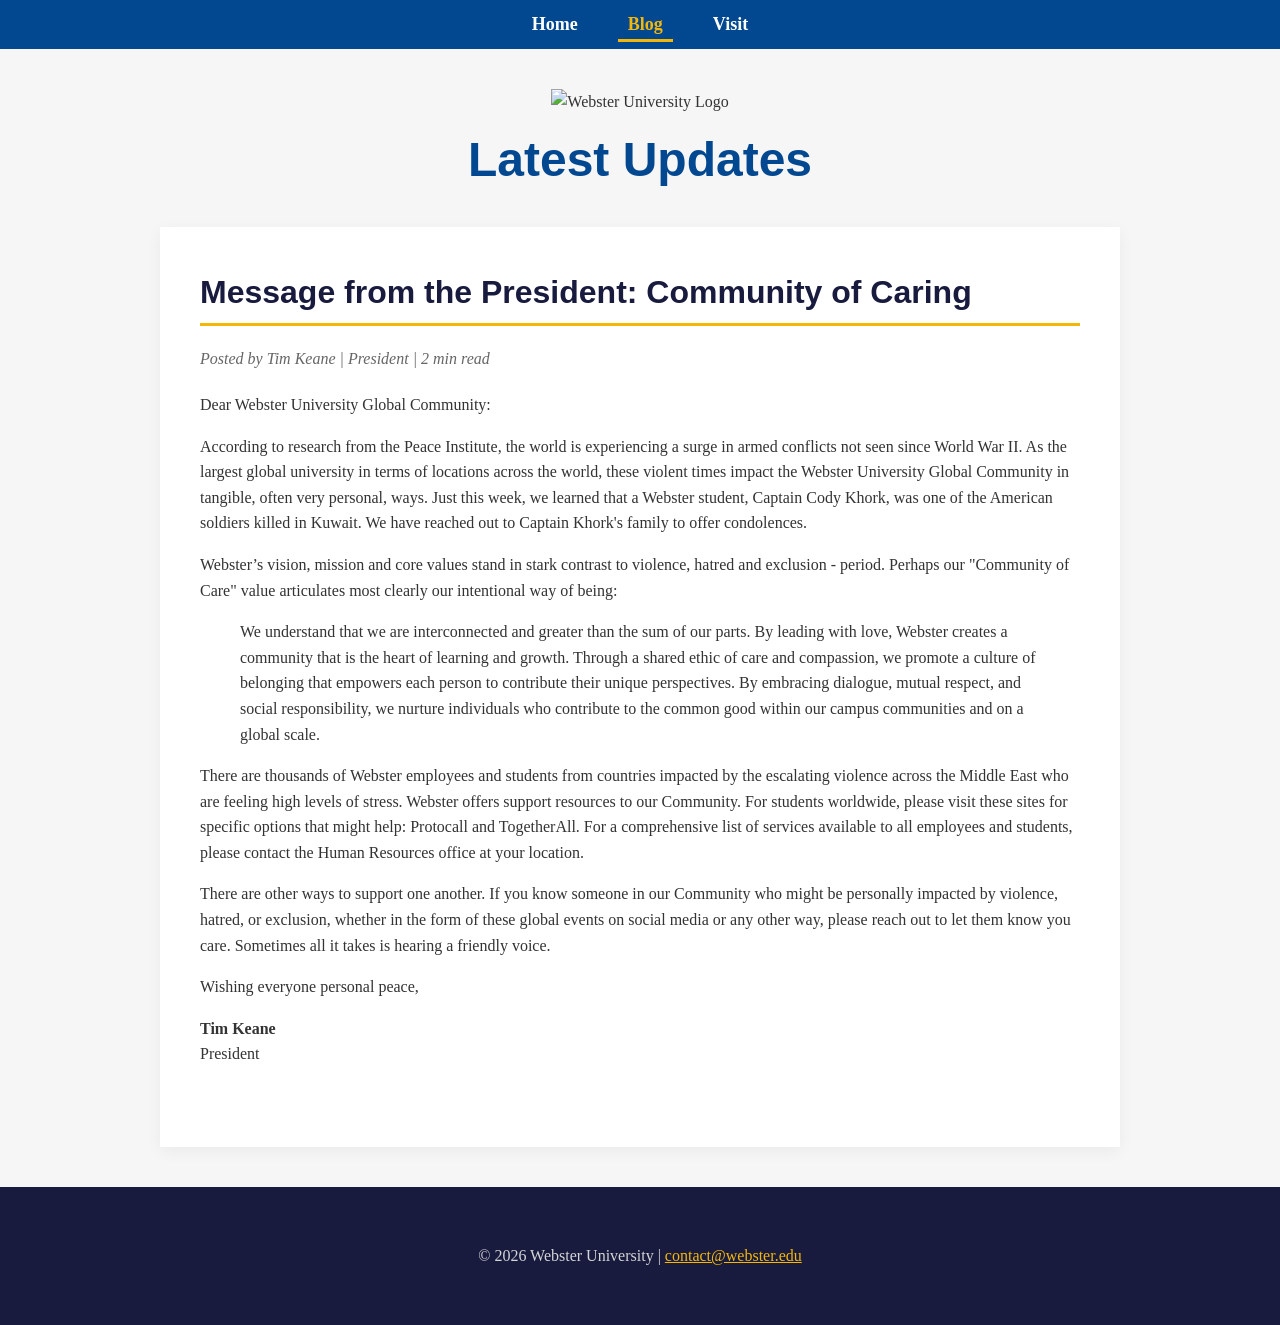
==== blog.html @ 422fe8c5 "Content: Create Blog page with President's message" ====
<!DOCTYPE html>
<html lang="en">
<head>
    <meta charset="UTF-8">
    <meta name="viewport" content="width=device-width, initial-scale=1.0">
    <title>Blog | Webster Blog</title>
    <link rel="stylesheet" href="css/styles.css">
</head>
<body class="blog">
    <nav>
        <ul>
            <li><a href="index.html">Home</a></li>
            <li><a href="blog.html" class="current-page">Blog</a></li>
            <li><a href="visit.html">Visit</a></li>
        </ul>
    </nav>

    <div class="content-wrapper">
        <header>
            <img src="images/webster-logo-rgb-transparent.png" alt="Webster University Logo" class="brand-logo">
            <h1>Latest Updates</h1>
        </header>

        <main class="content-bg">
            <article class="blog-post">
                <h2>Message from the President: Community of Caring</h2>
                <p class="blog-meta">Posted by Tim Keane | President | 2 min read</p>
                
                <p>Dear Webster University Global Community:</p>

                <p>According to research from the Peace Institute, the world is experiencing a surge in armed conflicts not seen since World War II. As the largest global university in terms of locations across the world, these violent times impact the Webster University Global Community in tangible, often very personal, ways. Just this week, we learned that a Webster student, Captain Cody Khork, was one of the American soldiers killed in Kuwait. We have reached out to Captain Khork's family to offer condolences.</p>

                <p>Webster’s vision, mission and core values stand in stark contrast to violence, hatred and exclusion - period. Perhaps our "Community of Care" value articulates most clearly our intentional way of being:</p>

                <blockquote>
                    <p>We understand that we are interconnected and greater than the sum of our parts. By leading with love, Webster creates a community that is the heart of learning and growth. Through a shared ethic of care and compassion, we promote a culture of belonging that empowers each person to contribute their unique perspectives. By embracing dialogue, mutual respect, and social responsibility, we nurture individuals who contribute to the common good within our campus communities and on a global scale.</p>
                </blockquote>

                <p>There are thousands of Webster employees and students from countries impacted by the escalating violence across the Middle East who are feeling high levels of stress. Webster offers support resources to our Community. For students worldwide, please visit these sites for specific options that might help: Protocall and TogetherAll. For a comprehensive list of services available to all employees and students, please contact the Human Resources office at your location.</p>

                <p>There are other ways to support one another. If you know someone in our Community who might be personally impacted by violence, hatred, or exclusion, whether in the form of these global events on social media or any other way, please reach out to let them know you care. Sometimes all it takes is hearing a friendly voice.</p>

                <p>Wishing everyone personal peace,</p>

                <p><strong>Tim Keane</strong><br>President</p>
            </article>
        </main>
    </div>

    <footer>
        <p>&copy; 2026 Webster University | <a href="mailto:contact@webster.edu">contact@webster.edu</a></p>
    </footer>
</body>
</html>
---- css/styles.css ----
/*
WEBSTER BRAND COLOR PALETTE (2026 Guidelines)
Webster Blue: #024890
Webster Gold: #F5B706
Dark Blue (Accent): #181B3E
Silver (Neutral): #D3D5D7
Off-white: #F6F6F6
*/

/* GLOBAL STYLES 
------------------------------------*/
html {
    box-sizing: border-box;
    font-size: 62.5%; /* sets default to 10px */
}
*, *:before, *:after {
    box-sizing: inherit;
}

html, body {
    height: 100%;
}
body {
    background: #F6F6F6; 
    margin: 0;
    font-family: Georgia, "Times New Roman", Times, serif; /* Approved Digital Substitute for Sabon */
    font-size: 1.6rem;
    line-height: 1.6;
    color: #333;
}

/* TYPOGRAPHY */
h1, h2, h3, h4 {
    font-family: Arial, "Helvetica Neue", Helvetica, sans-serif; /* Approved Digital Substitute for Franklin Gothic */
    font-weight: 700;
    margin: 0 0 1rem 0;
    color: #181B3E;
}
h1 {
    font-size: 4.8rem;
    line-height: 1.1;
    color: #024890;
}
h2 {
    font-size: 3.2rem;
    border-bottom: 3px solid #F5B706;
    padding-bottom: 0.5rem;
    margin-bottom: 2rem;
}
h3 {
    font-size: 2.4rem;
}

/* LINKS */
a {
    color: #024890;
    text-decoration: underline;
    transition: color 0.3s ease;
}
a:hover {
    color: #F5B706;
    text-decoration: none;
}

/* BUTTONS */
.btn {
    background: #024890;
    color: #FFF !important;
    text-decoration: none;
    text-transform: uppercase;
    font-size: 1.4rem;
    font-weight: bold;
    display: inline-block;
    padding: 12px 24px;
    letter-spacing: 0.05em;
    line-height: 1;
    border-radius: 2px;
    transition: background 0.3s ease;
}
.btn:hover {
    background: #181B3E;
}

/* NAVIGATION */
nav {
    background: #024890;
    padding: 1rem 0;
}
nav ul {
    list-style: none;
    margin: 0;
    padding: 0;
    display: flex;
    justify-content: center;
    gap: 3rem;
}
nav a {
    color: #FFF;
    text-decoration: none;
    font-weight: bold;
    font-size: 1.8rem;
    padding: 0.5rem 1rem;
}
nav a:hover {
    color: #F5B706;
}
nav a.current-page {
    border-bottom: 3px solid #F5B706;
    color: #F5B706;
}

/* LAYOUT */
.content-wrapper {
    margin: 0 auto;
    padding: 4rem 2rem;
    max-width: 1000px;
}
.content-bg {
    background: #FFF;
    padding: 4rem;
    box-shadow: 0 4px 15px rgba(0,0,0,0.05);
}

/* HEADER & LOGO */
header {
    text-align: center;
    margin-bottom: 4rem;
}
.brand-logo {
    max-width: 250px;
    margin-bottom: 2rem;
}

/* FOOTER */
footer {
    background: #181B3E;
    color: #D3D5D7;
    padding: 4rem 2rem;
    text-align: center;
}
footer a {
    color: #F5B706;
}

/* BLOG SECTION */
.blog-post {
    margin-bottom: 4rem;
}
.blog-meta {
    font-style: italic;
    color: #666;
    margin-bottom: 2rem;
}

/* RESPONSIVE */
@media screen and (max-width: 768px) {
    h1 { font-size: 3.6rem; }
    h2 { font-size: 2.8rem; }
    .content-bg { padding: 2rem; }
    nav ul { gap: 1.5rem; }
}
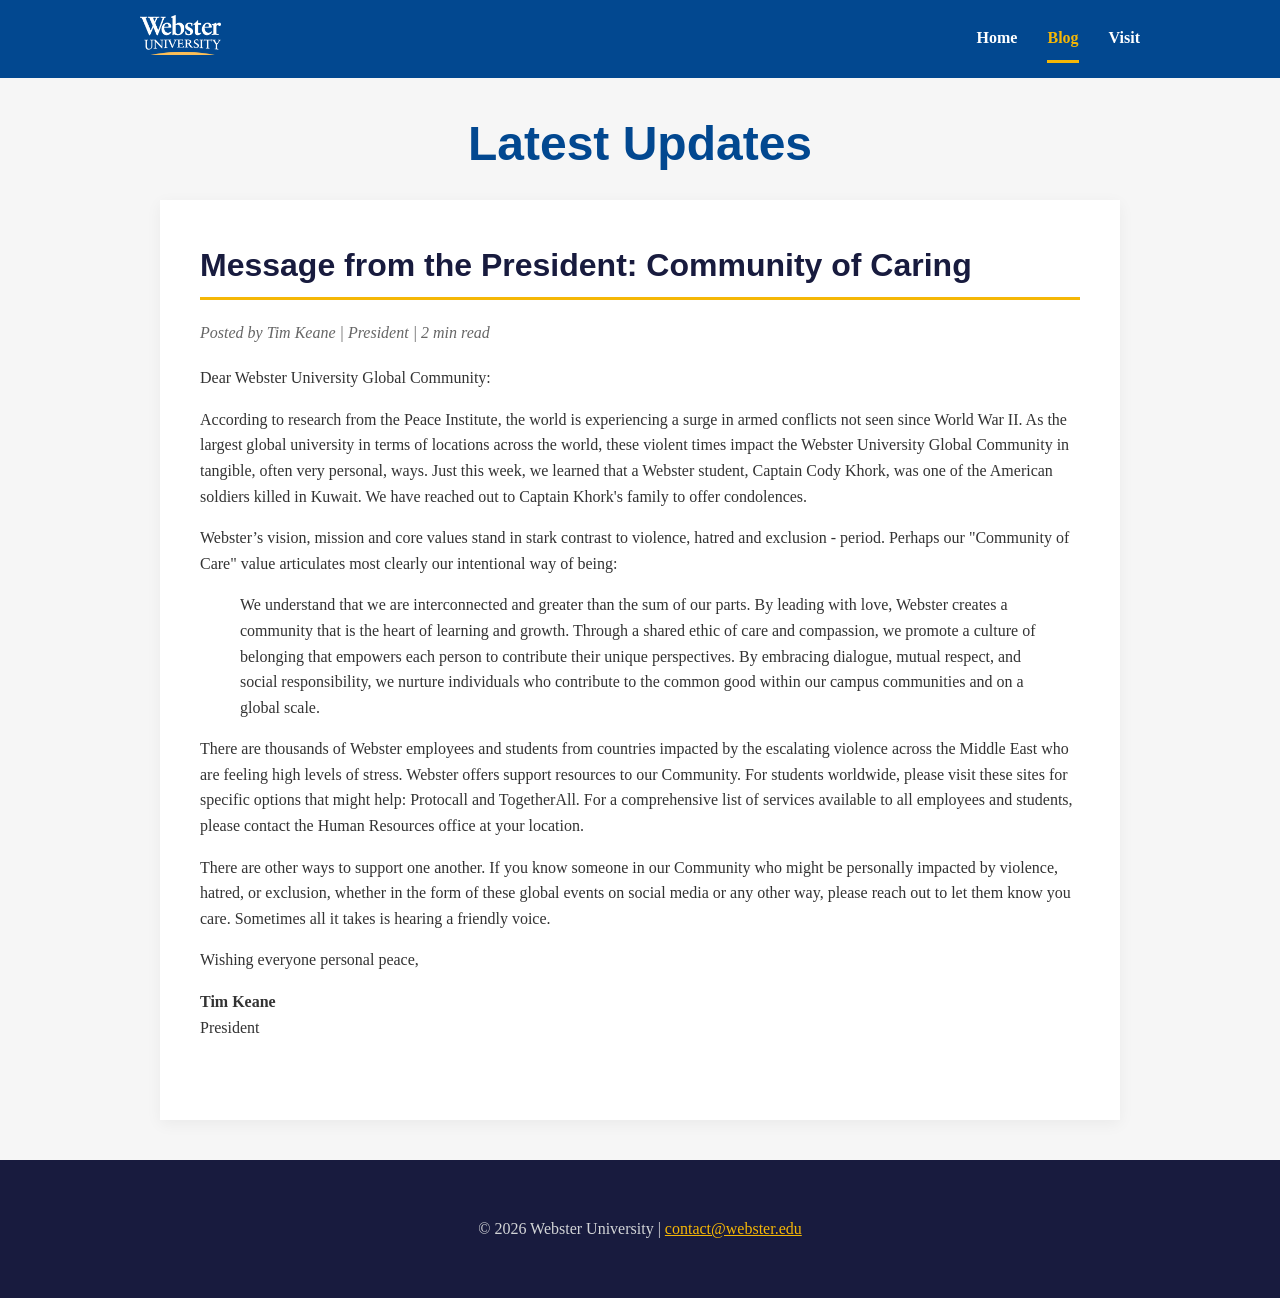
==== commit daaf9b37: "Design: Relocate white logo to navigation bar" ====
--- a/blog.html
+++ b/blog.html
@@ -8,16 +8,18 @@
 </head>
 <body class="blog">
     <nav>
-        <ul>
-            <li><a href="index.html">Home</a></li>
-            <li><a href="blog.html" class="current-page">Blog</a></li>
-            <li><a href="visit.html">Visit</a></li>
-        </ul>
+        <div class="nav-container">
+            <a href="index.html"><img src="images/webster-logo-white-yellowsun.png" alt="Webster University" class="nav-logo"></a>
+            <ul>
+                <li><a href="index.html">Home</a></li>
+                <li><a href="blog.html" class="current-page">Blog</a></li>
+                <li><a href="visit.html">Visit</a></li>
+            </ul>
+        </div>
     </nav>
 
     <div class="content-wrapper">
         <header>
-            <img src="images/webster-logo-rgb-transparent.png" alt="Webster University Logo" class="brand-logo">
             <h1>Latest Updates</h1>
         </header>
 
--- a/css/styles.css
+++ b/css/styles.css
@@ -84,22 +84,36 @@
 /* NAVIGATION */
 nav {
     background: #024890;
-    padding: 1rem 0;
+    padding: 0.5rem 2rem;
+    position: sticky;
+    top: 0;
+    z-index: 1000;
+}
+.nav-container {
+    max-width: 1000px;
+    margin: 0 auto;
+    display: flex;
+    justify-content: space-between;
+    align-items: center;
+}
+.nav-logo {
+    height: 40px;
+    width: auto;
 }
 nav ul {
     list-style: none;
     margin: 0;
     padding: 0;
     display: flex;
-    justify-content: center;
     gap: 3rem;
 }
 nav a {
     color: #FFF;
     text-decoration: none;
     font-weight: bold;
-    font-size: 1.8rem;
-    padding: 0.5rem 1rem;
+    font-size: 1.6rem;
+    padding: 1rem 0;
+    display: inline-block;
 }
 nav a:hover {
     color: #F5B706;
@@ -124,11 +138,10 @@
 /* HEADER & LOGO */
 header {
     text-align: center;
-    margin-bottom: 4rem;
+    margin-bottom: 3rem;
 }
 .brand-logo {
-    max-width: 250px;
-    margin-bottom: 2rem;
+    display: none; /* Moved to nav */
 }
 
 /* FOOTER */
